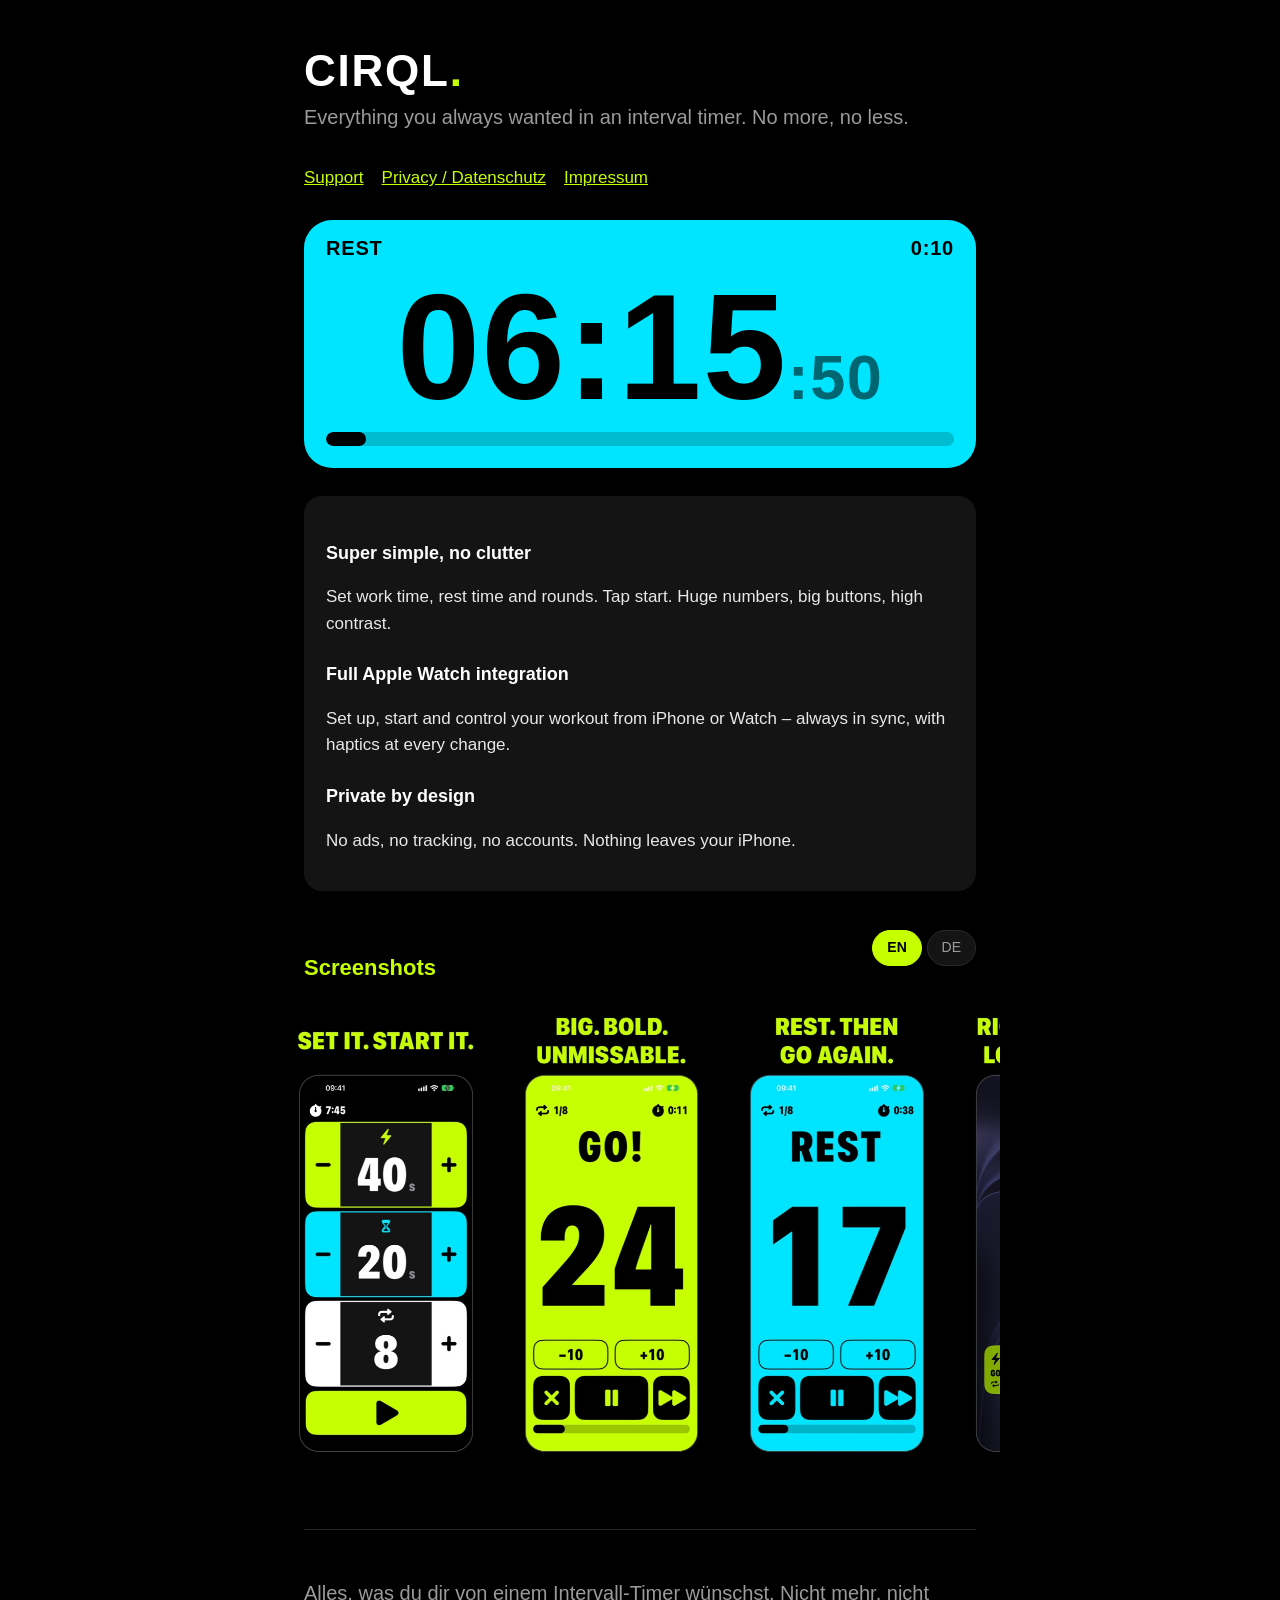
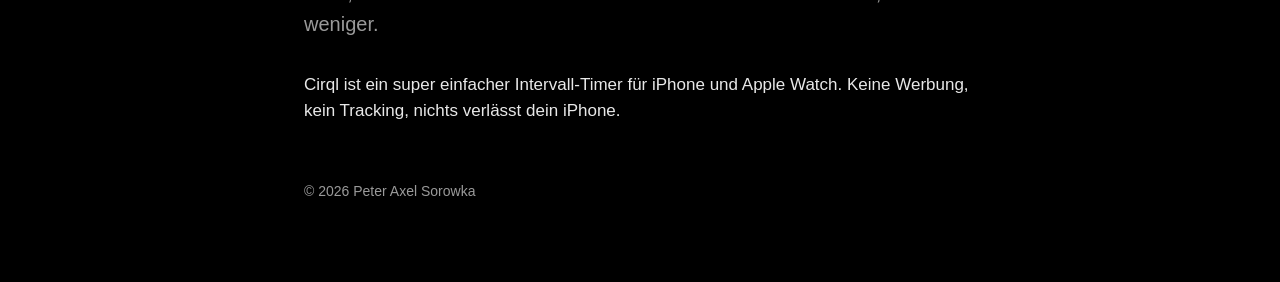
==== index.html @ 29e23bdc "Site: screenshots gallery and live clock" ====
<!doctype html>
<html lang="en">
<head>
<meta charset="utf-8"><meta name="viewport" content="width=device-width, initial-scale=1">
<title>Cirql – Interval timer for iPhone and Apple Watch</title>
<meta name="description" content="Cirql is a super simple interval timer for iPhone and Apple Watch. No ads, no tracking, nothing leaves your iPhone.">
<link rel="stylesheet" href="style.css">
</head>
<body><main>
<h1>Cirql<span>.</span></h1>
<p class="lead">Everything you always wanted in an interval timer. No more, no less.</p>
<nav><a href="support.html">Support</a><a href="privacy.html">Privacy / Datenschutz</a><a href="impressum.html">Impressum</a></nav>


<div class="clock" id="clock" aria-label="Current time">
<div class="top"><span id="phase">GO!</span><span id="sec">0:00</span></div>
<div class="time" id="time">00:00<small>:00</small></div>
<div class="bar"><i id="bar"></i></div>
</div>

<div class="card">
<h3>Super simple, no clutter</h3>
<p>Set work time, rest time and rounds. Tap start. Huge numbers, big buttons, high contrast.</p>
<h3>Full Apple Watch integration</h3>
<p>Set up, start and control your workout from iPhone or Watch – always in sync, with haptics at every change.</p>
<h3>Private by design</h3>
<p>No ads, no tracking, no accounts. Nothing leaves your iPhone.</p>
</div>

<div class="shots-head"><h2 style="margin:40px 0 0">Screenshots</h2>
<div class="lang"><button id="b-en" class="on" type="button">EN</button> <button id="b-de" type="button">DE</button></div></div>
<div class="shots" id="s-en">
<img src="img/en-1-setup.jpg" alt="Set work time, rest time and rounds" loading="lazy">
<img src="img/en-2-work.jpg" alt="Work phase with huge countdown" loading="lazy">
<img src="img/en-3-rest.jpg" alt="Rest phase" loading="lazy">
<img src="img/en-4-lock.jpg" alt="Live Activity on the lock screen" loading="lazy">
<img src="img/en-5-done.jpg" alt="Workout done" loading="lazy">
</div>
<div class="shots hide" id="s-de">
<img src="img/de-1-setup.jpg" alt="Trainingszeit, Pause und Runden einstellen" loading="lazy">
<img src="img/de-2-work.jpg" alt="Trainingsphase mit riesigem Countdown" loading="lazy">
<img src="img/de-3-rest.jpg" alt="Pausenphase" loading="lazy">
<img src="img/de-4-lock.jpg" alt="Live Activity auf dem Sperrbildschirm" loading="lazy">
<img src="img/de-5-done.jpg" alt="Training geschafft" loading="lazy">
</div>

<hr>
<p class="lead">Alles, was du dir von einem Intervall-Timer wünschst. Nicht mehr, nicht weniger.</p>
<p>Cirql ist ein super einfacher Intervall-Timer für iPhone und Apple Watch. Keine Werbung, kein Tracking, nichts verlässt dein iPhone.</p>

<footer>© 2026 Peter Axel Sorowka</footer>

<script>
(function(){
  var c=document.getElementById('clock'),t=document.getElementById('time'),ph=document.getElementById('phase'),sc=document.getElementById('sec'),bar=document.getElementById('bar');
  var p=function(n){return (n<10?'0':'')+n};
  function tick(){
    var d=new Date(),s=d.getSeconds(),ms=d.getMilliseconds(),pos=(s%30)+ms/1000,work=pos<20;
    t.innerHTML=p(d.getHours())+':'+p(d.getMinutes())+'<small>:'+p(s)+'</small>';
    c.classList.toggle('rest',!work);
    ph.textContent=work?'GO!':'REST';
    var left=Math.ceil(work?20-pos:30-pos);
    sc.textContent='0:'+p(left);
    bar.style.width=((work?pos/20:(pos-20)/10)*100)+'%';
  }
  tick(); setInterval(tick,100);
  var en=document.getElementById('s-en'),de=document.getElementById('s-de'),be=document.getElementById('b-en'),bd=document.getElementById('b-de');
  function lang(l){en.classList.toggle('hide',l!=='en');de.classList.toggle('hide',l!=='de');be.classList.toggle('on',l==='en');bd.classList.toggle('on',l==='de');}
  be.onclick=function(){lang('en')};bd.onclick=function(){lang('de')};
  if((navigator.language||'').slice(0,2)==='de')lang('de');
})();
</script>
</main></body></html>
---- style.css ----
:root { --bg:#000; --fg:#fff; --dim:#9a9a9a; --lime:#c6ff00; --panel:#141414; }
* { box-sizing: border-box; }
html { background: var(--bg); }
body { margin:0; color:var(--fg); background:var(--bg); font:17px/1.55 -apple-system, "SF Pro Text", "Helvetica Neue", Arial, sans-serif; }
main { max-width: 720px; margin: 0 auto; padding: 48px 24px 80px; }
h1 { font: 900 44px/1.05 "Arial Narrow", "Helvetica Neue", Arial, sans-serif; letter-spacing: .04em; text-transform: uppercase; margin: 0 0 8px; }
h1 span { color: var(--lime); }
h2 { font-size: 22px; margin: 40px 0 8px; color: var(--lime); }
h3 { font-size: 18px; margin: 24px 0 4px; }
p, li { color: #e8e8e8; }
a { color: var(--lime); }
.lead { font-size: 20px; color: var(--dim); margin: 0 0 32px; }
.card { background: var(--panel); border-radius: 18px; padding: 20px 22px; margin: 20px 0; }
nav a { margin-right: 18px; }
hr { border: 0; border-top: 1px solid #2a2a2a; margin: 48px 0; }
footer { color: var(--dim); font-size: 14px; margin-top: 56px; }

/* Live clock, styled like the app's run screen */
.clock { --c: var(--lime); background: var(--c); color:#000; border-radius: 28px; padding: 18px 22px 22px; margin: 28px 0; transition: background .25s; }
.clock.rest { --c:#00e5ff; }
.clock .top { display:flex; justify-content:space-between; font: 900 20px/1 "Arial Narrow","Helvetica Neue",Arial,sans-serif; letter-spacing:.04em; text-transform:uppercase; }
.clock .time { font: 900 clamp(72px, 22vw, 150px)/1 "Arial Narrow","Helvetica Neue",Arial,sans-serif; letter-spacing:.01em; text-align:center; margin: 14px 0 10px; font-variant-numeric: tabular-nums; }
.clock .time small { font-size:.42em; opacity:.55; }
.clock .bar { height:14px; background: rgba(0,0,0,.18); border-radius: 8px; overflow:hidden; }
.clock .bar i { display:block; height:100%; width:0; background:#000; border-radius:8px; }

/* Screenshots */
.shots-head { display:flex; align-items:center; justify-content:space-between; gap:12px; }
.lang button { background:var(--panel); color:var(--dim); border:1px solid #2a2a2a; border-radius:999px; padding:6px 14px; font:inherit; font-size:14px; cursor:pointer; }
.lang button.on { color:#000; background:var(--lime); border-color:var(--lime); font-weight:700; }
.shots { display:flex; gap:14px; overflow-x:auto; padding:6px 2px 18px; margin: 12px -24px 0; padding-left:24px; padding-right:24px; scroll-snap-type:x mandatory; -webkit-overflow-scrolling:touch; }
.shots img { height: 460px; width:auto; border-radius: 22px; flex:0 0 auto; scroll-snap-align:start; background:var(--panel); }
.shots.hide { display:none; }
@media (prefers-reduced-motion: reduce) { .clock { transition:none; } }
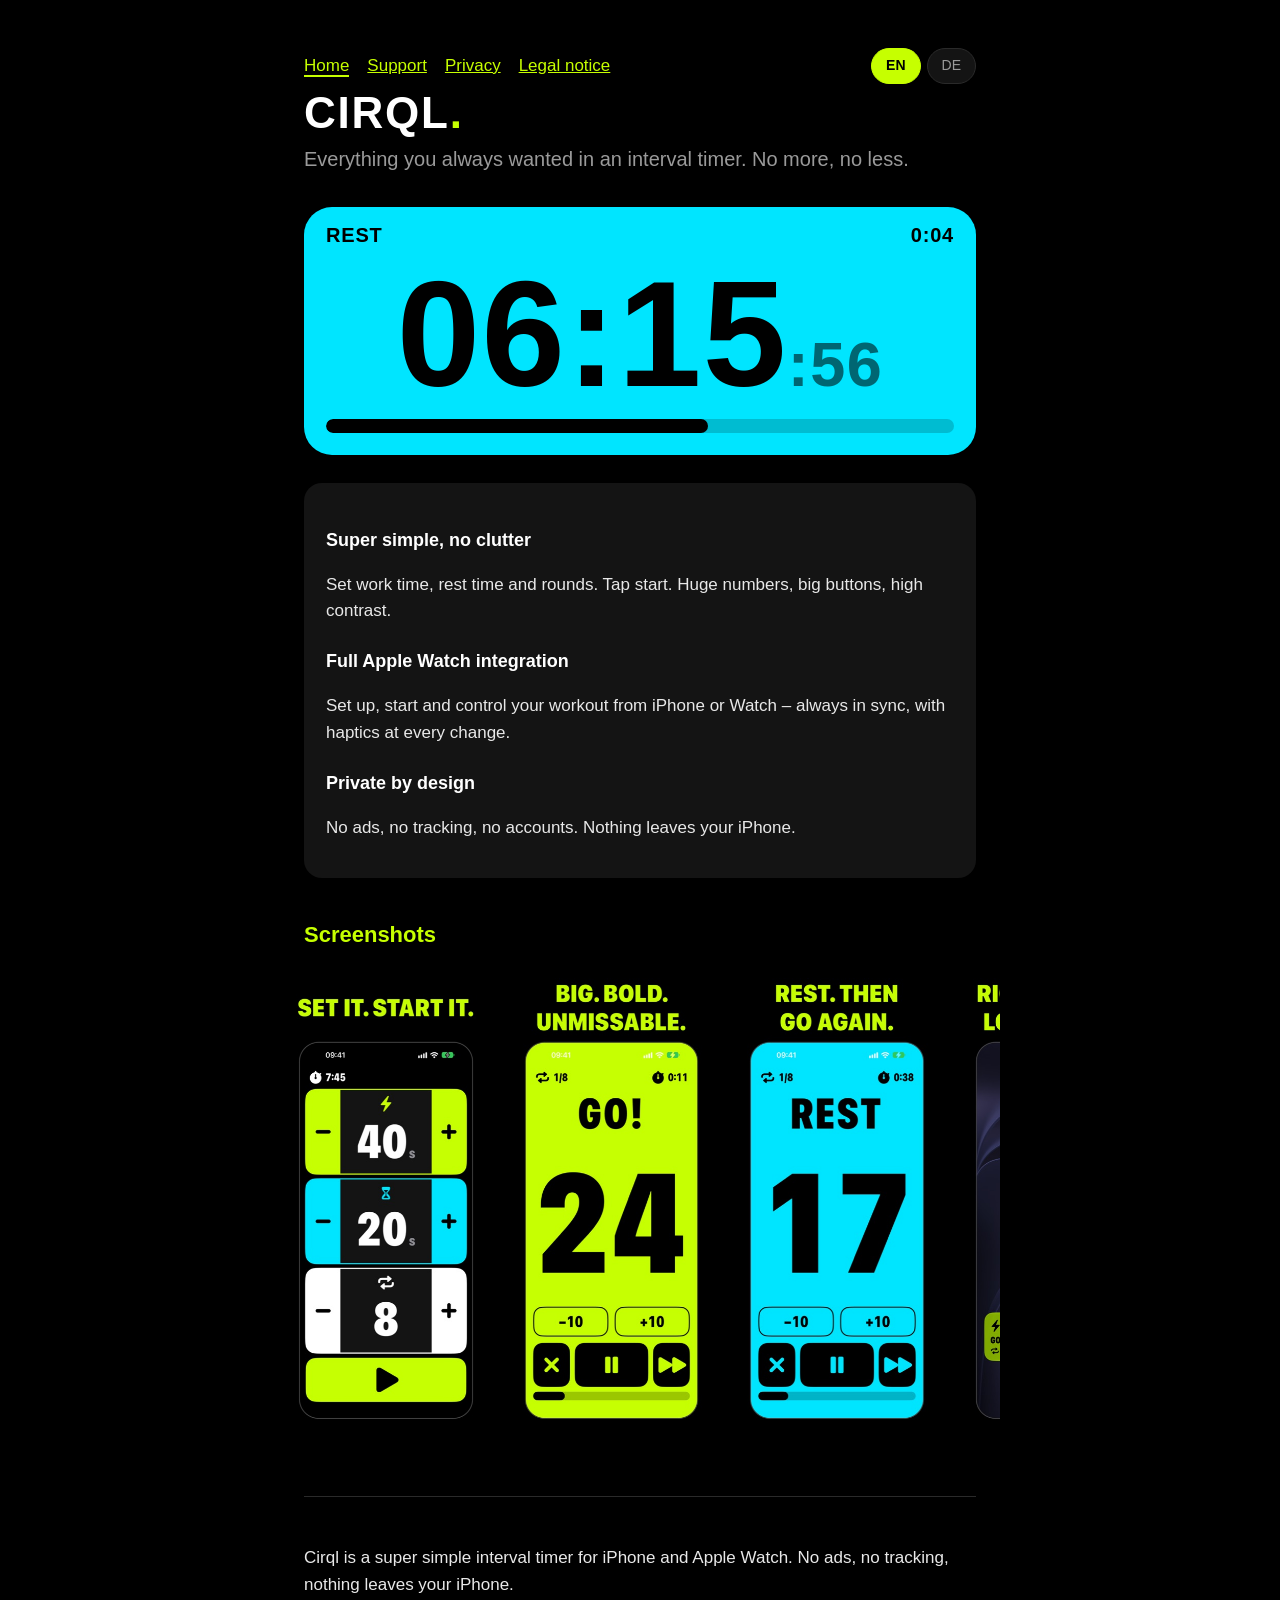
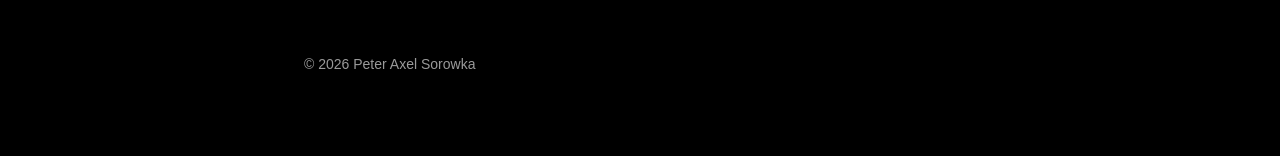
==== commit c0c5c85a: "Site: site-wide DE/EN switch" ====
--- a/index.html
+++ b/index.html
@@ -1,23 +1,22 @@
 <!doctype html>
-<html lang="en">
+<html lang="en" data-lang="en">
 <head>
 <meta charset="utf-8"><meta name="viewport" content="width=device-width, initial-scale=1">
-<title>Cirql – Interval timer for iPhone and Apple Watch</title>
+<title data-en="Cirql – Interval timer for iPhone and Apple Watch" data-de="Cirql – Intervall-Timer für iPhone und Apple Watch">Cirql – Interval timer for iPhone and Apple Watch</title>
 <meta name="description" content="Cirql is a super simple interval timer for iPhone and Apple Watch. No ads, no tracking, nothing leaves your iPhone.">
 <link rel="stylesheet" href="style.css">
+<script src="lang.js"></script>
 </head>
 <body><main>
+<div class="topbar"><nav><a href="index.html" aria-current="page"><span class="en">Home</span><span class="de">Start</span></a><a href="support.html">Support</a><a href="privacy.html"><span class="en">Privacy</span><span class="de">Datenschutz</span></a><a href="impressum.html"><span class="en">Legal notice</span><span class="de">Impressum</span></a></nav><div class="lang" role="group" aria-label="Language"><button type="button" data-set-lang="en">EN</button><button type="button" data-set-lang="de">DE</button></div></div>
 <h1>Cirql<span>.</span></h1>
-<p class="lead">Everything you always wanted in an interval timer. No more, no less.</p>
-<nav><a href="support.html">Support</a><a href="privacy.html">Privacy / Datenschutz</a><a href="impressum.html">Impressum</a></nav>
-
-
+<p class="lead"><span class="en">Everything you always wanted in an interval timer. No more, no less.</span><span class="de">Alles, was du dir von einem Intervall-Timer wünschst. Nicht mehr, nicht weniger.</span></p>
 <div class="clock" id="clock" aria-label="Current time">
 <div class="top"><span id="phase">GO!</span><span id="sec">0:00</span></div>
 <div class="time" id="time">00:00<small>:00</small></div>
 <div class="bar"><i id="bar"></i></div>
 </div>
-
+<div class="en">
 <div class="card">
 <h3>Super simple, no clutter</h3>
 <p>Set work time, rest time and rounds. Tap start. Huge numbers, big buttons, high contrast.</p>
@@ -26,31 +25,38 @@
 <h3>Private by design</h3>
 <p>No ads, no tracking, no accounts. Nothing leaves your iPhone.</p>
 </div>
-
-<div class="shots-head"><h2 style="margin:40px 0 0">Screenshots</h2>
-<div class="lang"><button id="b-en" class="on" type="button">EN</button> <button id="b-de" type="button">DE</button></div></div>
-<div class="shots" id="s-en">
+</div>
+<div class="de">
+<div class="card">
+<h3>Super einfach, ohne Ballast</h3>
+<p>Trainingszeit, Pause und Runden einstellen. Start tippen. Riesige Zahlen, große Knöpfe, hoher Kontrast.</p>
+<h3>Volle Apple-Watch-Integration</h3>
+<p>Training an iPhone oder Watch einstellen, starten und steuern – immer synchron, mit Haptik bei jedem Wechsel.</p>
+<h3>Privat, von Grund auf</h3>
+<p>Keine Werbung, kein Tracking, kein Konto. Nichts verlässt dein iPhone.</p>
+</div>
+</div>
+<h2>Screenshots</h2>
+<div class="shots en">
 <img src="img/en-1-setup.jpg" alt="Set work time, rest time and rounds" loading="lazy">
 <img src="img/en-2-work.jpg" alt="Work phase with huge countdown" loading="lazy">
 <img src="img/en-3-rest.jpg" alt="Rest phase" loading="lazy">
 <img src="img/en-4-lock.jpg" alt="Live Activity on the lock screen" loading="lazy">
 <img src="img/en-5-done.jpg" alt="Workout done" loading="lazy">
 </div>
-<div class="shots hide" id="s-de">
+<div class="shots de">
 <img src="img/de-1-setup.jpg" alt="Trainingszeit, Pause und Runden einstellen" loading="lazy">
 <img src="img/de-2-work.jpg" alt="Trainingsphase mit riesigem Countdown" loading="lazy">
 <img src="img/de-3-rest.jpg" alt="Pausenphase" loading="lazy">
 <img src="img/de-4-lock.jpg" alt="Live Activity auf dem Sperrbildschirm" loading="lazy">
 <img src="img/de-5-done.jpg" alt="Training geschafft" loading="lazy">
 </div>
+<hr>
+<p class="en">Cirql is a super simple interval timer for iPhone and Apple Watch. No ads, no tracking, nothing leaves your iPhone.</p>
+<p class="de">Cirql ist ein super einfacher Intervall-Timer für iPhone und Apple Watch. Keine Werbung, kein Tracking, nichts verlässt dein iPhone.</p>
+<footer>© 2026 Peter Axel Sorowka</footer>
+<script>
 
-<hr>
-<p class="lead">Alles, was du dir von einem Intervall-Timer wünschst. Nicht mehr, nicht weniger.</p>
-<p>Cirql ist ein super einfacher Intervall-Timer für iPhone und Apple Watch. Keine Werbung, kein Tracking, nichts verlässt dein iPhone.</p>
-
-<footer>© 2026 Peter Axel Sorowka</footer>
-
-<script>
 (function(){
   var c=document.getElementById('clock'),t=document.getElementById('time'),ph=document.getElementById('phase'),sc=document.getElementById('sec'),bar=document.getElementById('bar');
   var p=function(n){return (n<10?'0':'')+n};
@@ -64,10 +70,6 @@
     bar.style.width=((work?pos/20:(pos-20)/10)*100)+'%';
   }
   tick(); setInterval(tick,100);
-  var en=document.getElementById('s-en'),de=document.getElementById('s-de'),be=document.getElementById('b-en'),bd=document.getElementById('b-de');
-  function lang(l){en.classList.toggle('hide',l!=='en');de.classList.toggle('hide',l!=='de');be.classList.toggle('on',l==='en');bd.classList.toggle('on',l==='de');}
-  be.onclick=function(){lang('en')};bd.onclick=function(){lang('de')};
-  if((navigator.language||'').slice(0,2)==='de')lang('de');
-})();
+  })();
 </script>
 </main></body></html>
--- a/style.css
+++ b/style.css
@@ -25,10 +25,16 @@
 .clock .bar i { display:block; height:100%; width:0; background:#000; border-radius:8px; }
 
 /* Screenshots */
-.shots-head { display:flex; align-items:center; justify-content:space-between; gap:12px; }
 .lang button { background:var(--panel); color:var(--dim); border:1px solid #2a2a2a; border-radius:999px; padding:6px 14px; font:inherit; font-size:14px; cursor:pointer; }
 .lang button.on { color:#000; background:var(--lime); border-color:var(--lime); font-weight:700; }
 .shots { display:flex; gap:14px; overflow-x:auto; padding:6px 2px 18px; margin: 12px -24px 0; padding-left:24px; padding-right:24px; scroll-snap-type:x mandatory; -webkit-overflow-scrolling:touch; }
 .shots img { height: 460px; width:auto; border-radius: 22px; flex:0 0 auto; scroll-snap-align:start; background:var(--panel); }
-.shots.hide { display:none; }
 @media (prefers-reduced-motion: reduce) { .clock { transition:none; } }
+
+/* Language switch: show only the active language */
+html[data-lang="en"] .de, html[data-lang="de"] .en { display: none !important; }
+.topbar { display:flex; align-items:center; justify-content:space-between; gap:12px; flex-wrap:wrap; margin: 0 0 6px; }
+.topbar nav { margin:0; }
+.lang { display:flex; gap:6px; }
+
+nav a[aria-current="page"] { text-decoration: none; border-bottom: 2px solid var(--lime); }
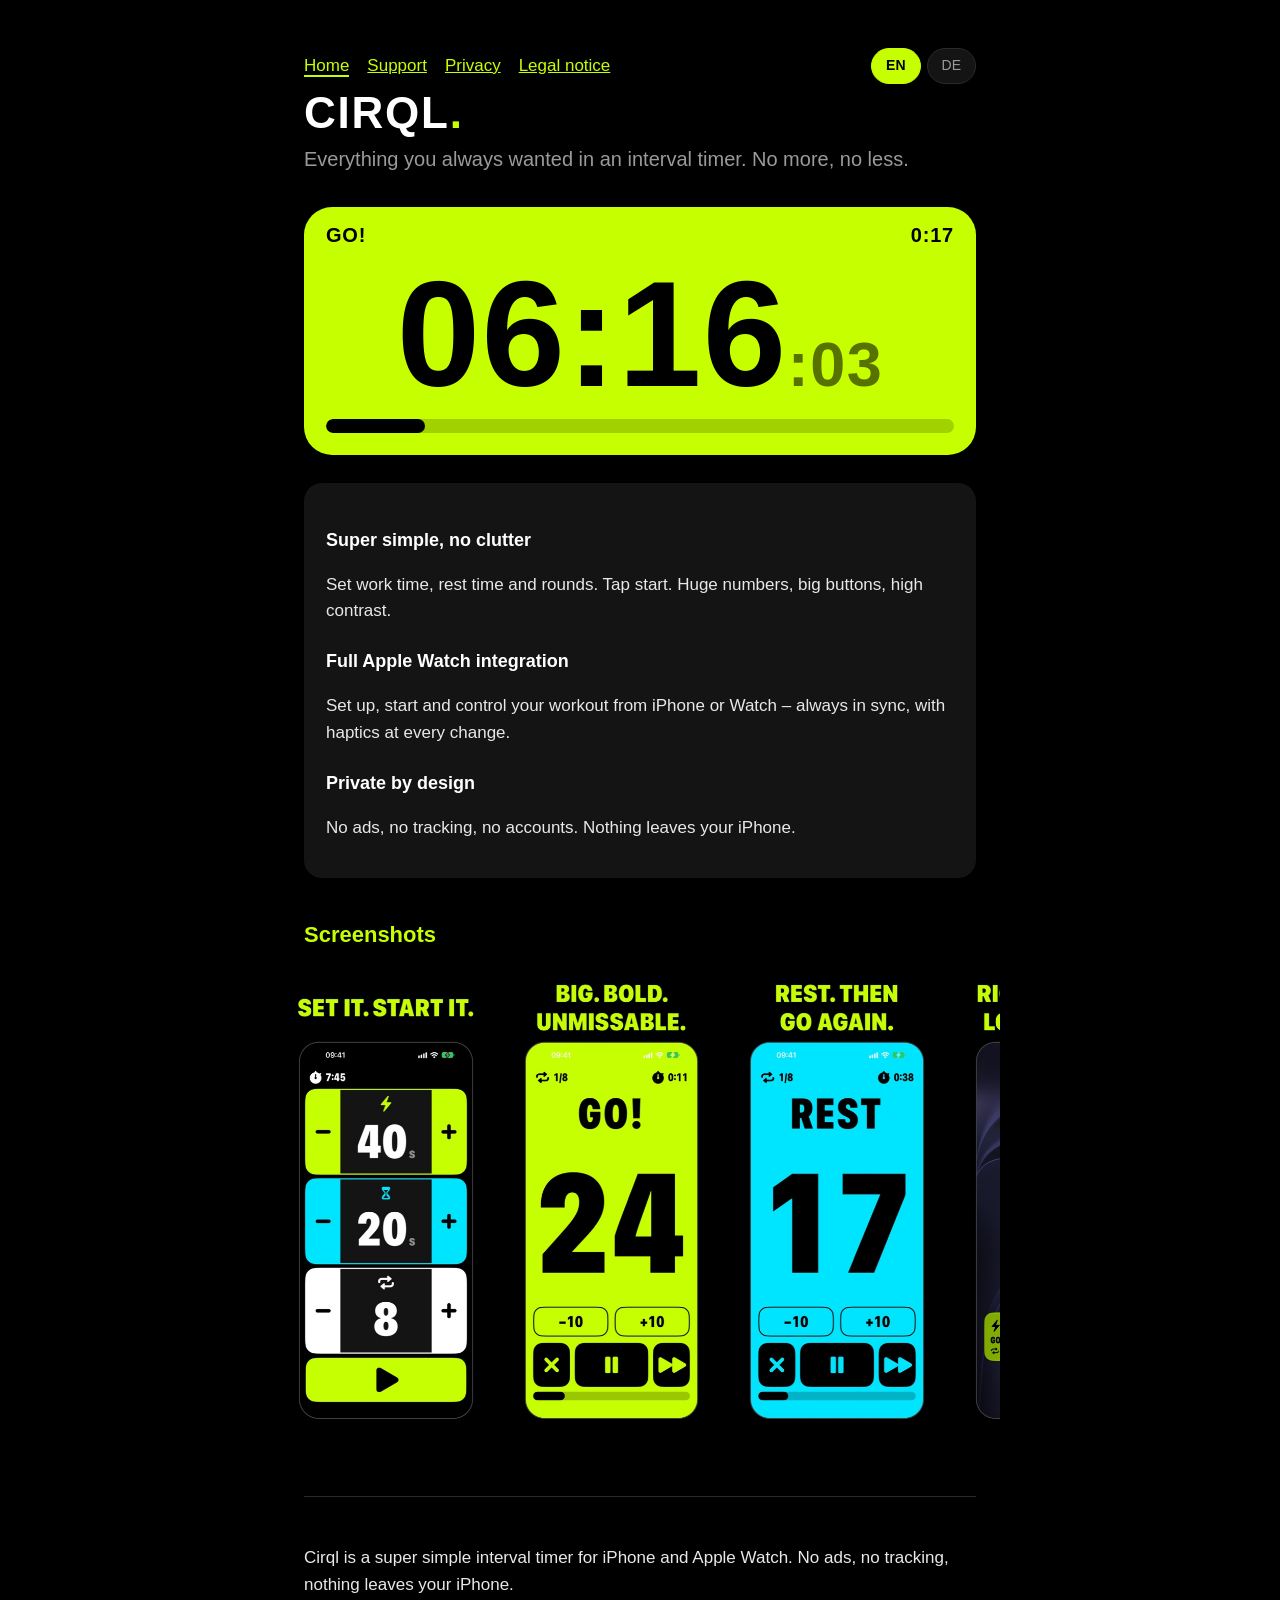
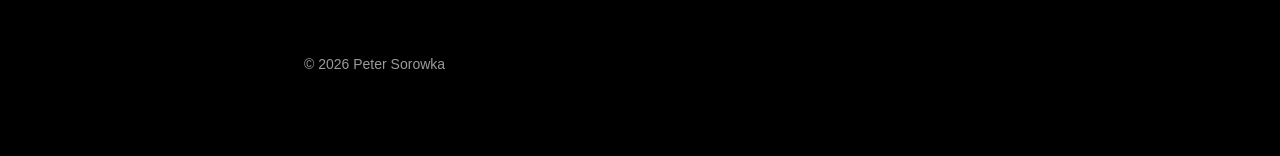
==== commit e1b0a255: "Site: favicon, remove middle name Co-Authored-By: Claude Sonnet 5.5 <noreply@anthropic.com>" ====
--- a/index.html
+++ b/index.html
@@ -4,6 +4,7 @@
 <meta charset="utf-8"><meta name="viewport" content="width=device-width, initial-scale=1">
 <title data-en="Cirql – Interval timer for iPhone and Apple Watch" data-de="Cirql – Intervall-Timer für iPhone und Apple Watch">Cirql – Interval timer for iPhone and Apple Watch</title>
 <meta name="description" content="Cirql is a super simple interval timer for iPhone and Apple Watch. No ads, no tracking, nothing leaves your iPhone.">
+<link rel="icon" type="image/png" sizes="32x32" href="favicon-32.png"><link rel="icon" type="image/png" sizes="192x192" href="icon-192.png"><link rel="apple-touch-icon" href="apple-touch-icon.png">
 <link rel="stylesheet" href="style.css">
 <script src="lang.js"></script>
 </head>
@@ -54,7 +55,7 @@
 <hr>
 <p class="en">Cirql is a super simple interval timer for iPhone and Apple Watch. No ads, no tracking, nothing leaves your iPhone.</p>
 <p class="de">Cirql ist ein super einfacher Intervall-Timer für iPhone und Apple Watch. Keine Werbung, kein Tracking, nichts verlässt dein iPhone.</p>
-<footer>© 2026 Peter Axel Sorowka</footer>
+<footer>© 2026 Peter Sorowka</footer>
 <script>
 
 (function(){
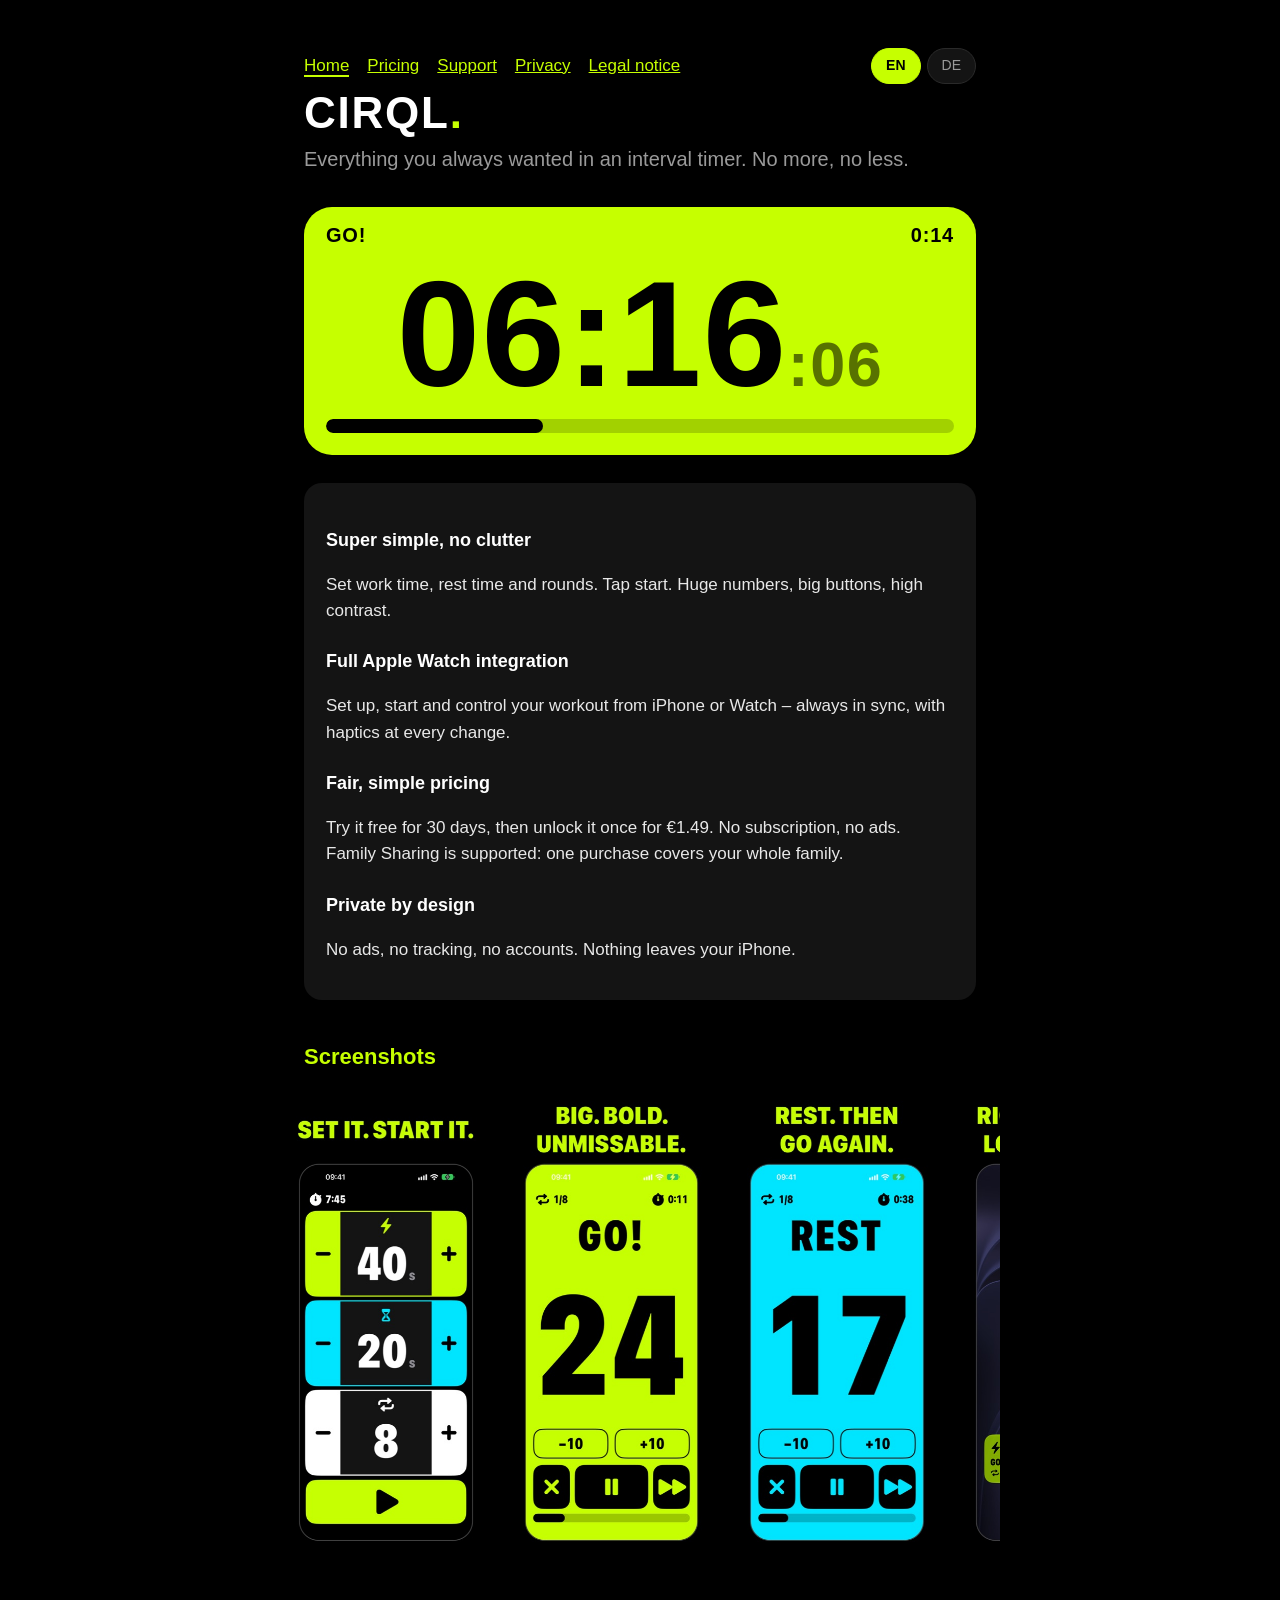
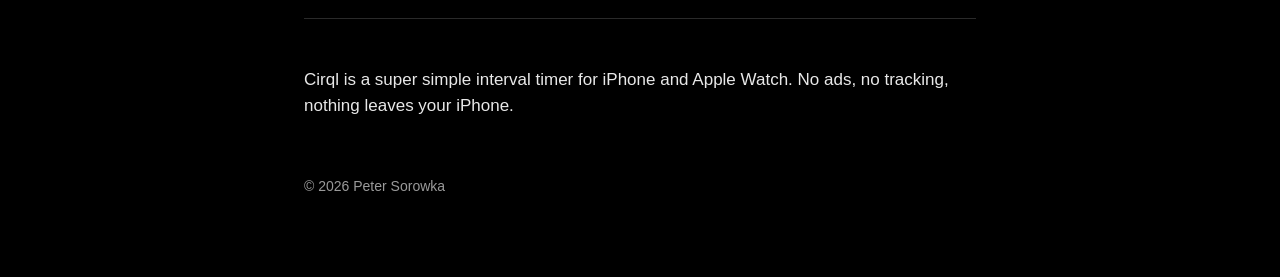
==== commit d948f177: "Pricing page, trial and one-time unlock texts, nav link Co-Authored-By: Claude Sonnet 5.5 <noreply@a" ====
--- a/index.html
+++ b/index.html
@@ -9,7 +9,7 @@
 <script src="lang.js"></script>
 </head>
 <body><main>
-<div class="topbar"><nav><a href="index.html" aria-current="page"><span class="en">Home</span><span class="de">Start</span></a><a href="support.html">Support</a><a href="privacy.html"><span class="en">Privacy</span><span class="de">Datenschutz</span></a><a href="impressum.html"><span class="en">Legal notice</span><span class="de">Impressum</span></a></nav><div class="lang" role="group" aria-label="Language"><button type="button" data-set-lang="en">EN</button><button type="button" data-set-lang="de">DE</button></div></div>
+<div class="topbar"><nav><a href="index.html" aria-current="page"><span class="en">Home</span><span class="de">Start</span></a><a href="pricing.html"><span class="en">Pricing</span><span class="de">Preis</span></a><a href="support.html">Support</a><a href="privacy.html"><span class="en">Privacy</span><span class="de">Datenschutz</span></a><a href="impressum.html"><span class="en">Legal notice</span><span class="de">Impressum</span></a></nav><div class="lang" role="group" aria-label="Language"><button type="button" data-set-lang="en">EN</button><button type="button" data-set-lang="de">DE</button></div></div>
 <h1>Cirql<span>.</span></h1>
 <p class="lead"><span class="en">Everything you always wanted in an interval timer. No more, no less.</span><span class="de">Alles, was du dir von einem Intervall-Timer wünschst. Nicht mehr, nicht weniger.</span></p>
 <div class="clock" id="clock" aria-label="Current time">
@@ -23,6 +23,8 @@
 <p>Set work time, rest time and rounds. Tap start. Huge numbers, big buttons, high contrast.</p>
 <h3>Full Apple Watch integration</h3>
 <p>Set up, start and control your workout from iPhone or Watch – always in sync, with haptics at every change.</p>
+<h3>Fair, simple pricing</h3>
+<p>Try it free for 30 days, then unlock it once for €1.49. No subscription, no ads. Family Sharing is supported: one purchase covers your whole family. <span class="early">Installed in November 2026 or earlier? Cirql stays free for you forever.</span></p>
 <h3>Private by design</h3>
 <p>No ads, no tracking, no accounts. Nothing leaves your iPhone.</p>
 </div>
@@ -33,6 +35,8 @@
 <p>Trainingszeit, Pause und Runden einstellen. Start tippen. Riesige Zahlen, große Knöpfe, hoher Kontrast.</p>
 <h3>Volle Apple-Watch-Integration</h3>
 <p>Training an iPhone oder Watch einstellen, starten und steuern – immer synchron, mit Haptik bei jedem Wechsel.</p>
+<h3>Fairer, einfacher Preis</h3>
+<p>30 Tage kostenlos testen, danach einmalig für 1,49 € freischalten. Kein Abo, keine Werbung. Mit Familienfreigabe: ein Kauf gilt für die ganze Familie. <span class="early">Im November 2026 oder früher installiert? Dann bleibt Cirql für dich für immer kostenlos.</span></p>
 <h3>Privat, von Grund auf</h3>
 <p>Keine Werbung, kein Tracking, kein Konto. Nichts verlässt dein iPhone.</p>
 </div>
@@ -57,6 +61,8 @@
 <p class="de">Cirql ist ein super einfacher Intervall-Timer für iPhone und Apple Watch. Keine Werbung, kein Tracking, nichts verlässt dein iPhone.</p>
 <footer>© 2026 Peter Sorowka</footer>
 <script>
+// Early-Adopter-Hinweis verschwindet automatisch ab 1. Dezember 2026 (UTC).
+if (Date.now() >= Date.UTC(2026, 11, 1)) document.querySelectorAll('.early').forEach(function (e) { e.remove(); });
 
 (function(){
   var c=document.getElementById('clock'),t=document.getElementById('time'),ph=document.getElementById('phase'),sc=document.getElementById('sec'),bar=document.getElementById('bar');
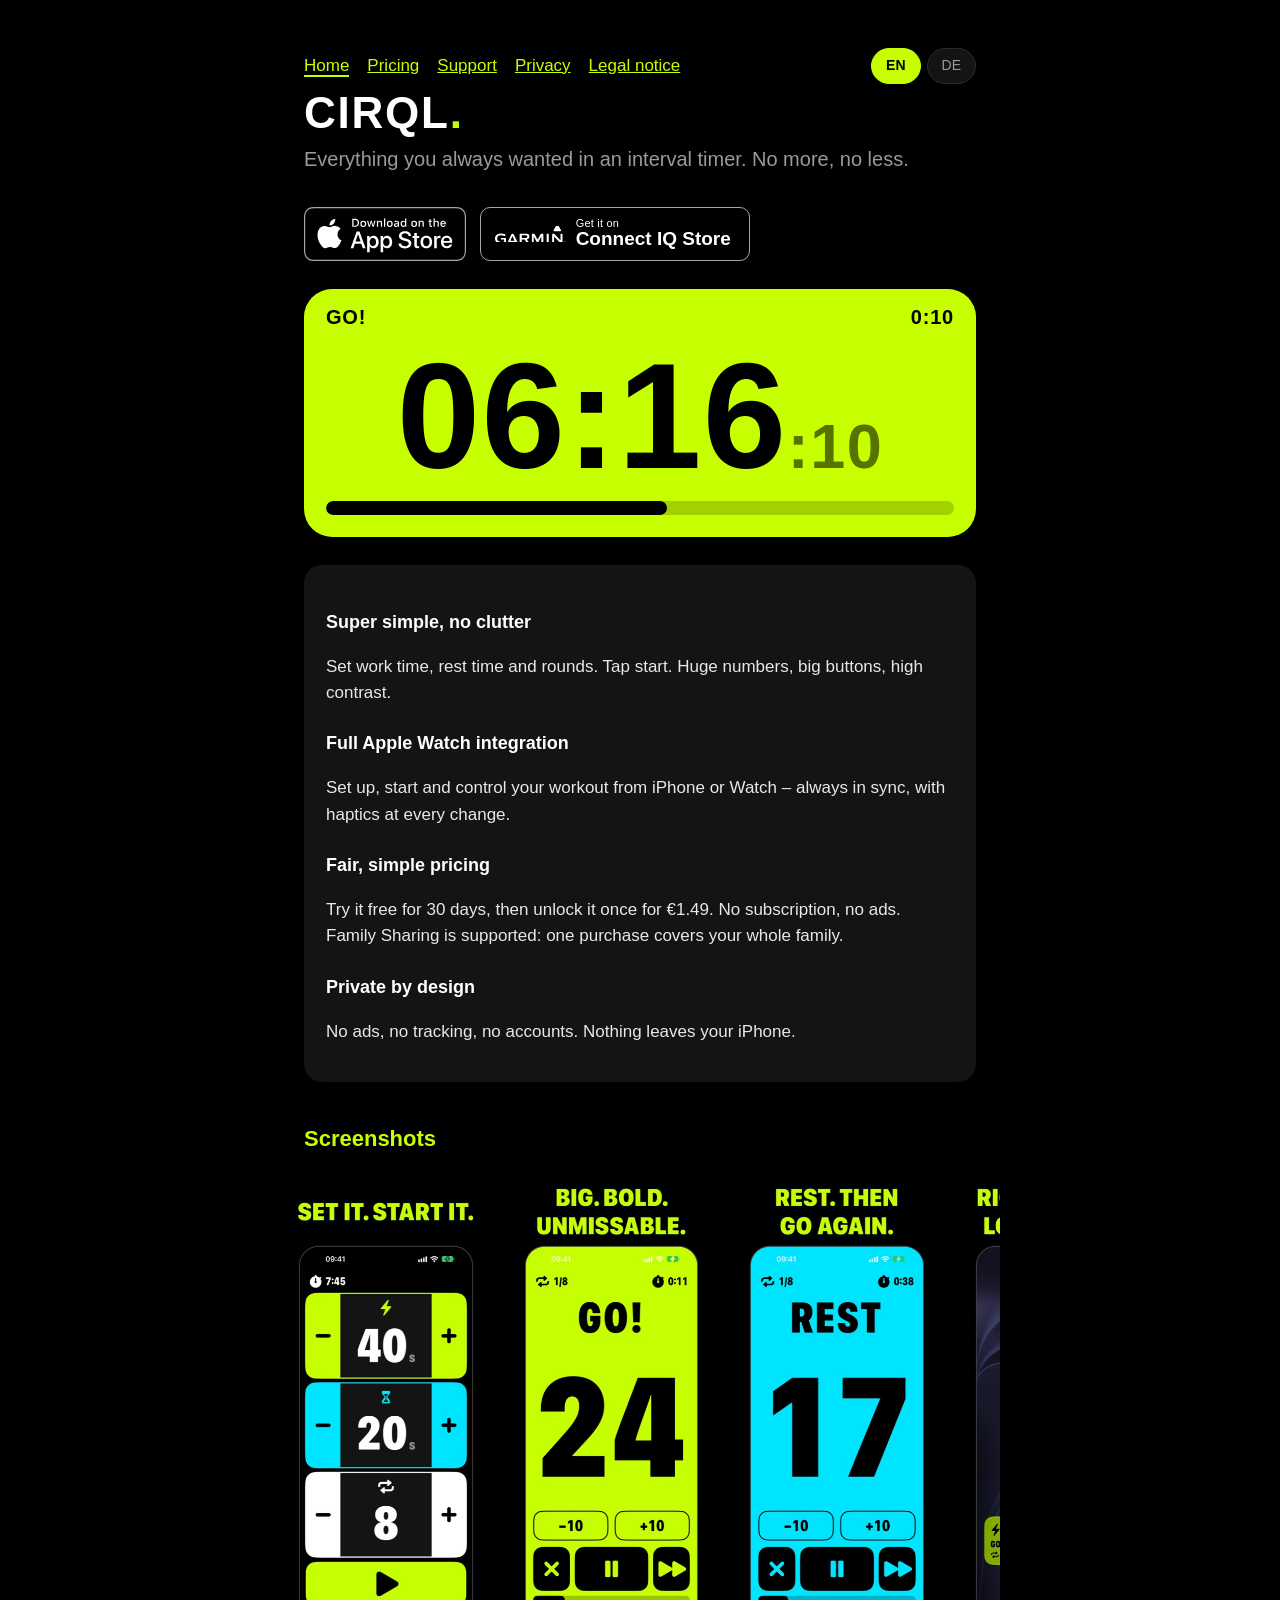
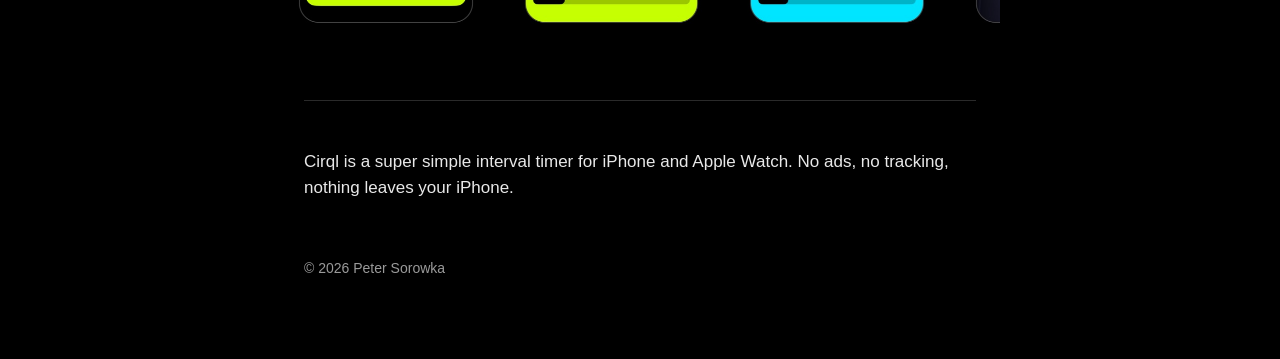
==== commit e47dc10a: "Site: App Store and Garmin Connect IQ badges on home page Co-Authored-By: Claude Sonnet 5.5 <noreply" ====
--- a/index.html
+++ b/index.html
@@ -12,6 +12,10 @@
 <div class="topbar"><nav><a href="index.html" aria-current="page"><span class="en">Home</span><span class="de">Start</span></a><a href="pricing.html"><span class="en">Pricing</span><span class="de">Preis</span></a><a href="support.html">Support</a><a href="privacy.html"><span class="en">Privacy</span><span class="de">Datenschutz</span></a><a href="impressum.html"><span class="en">Legal notice</span><span class="de">Impressum</span></a></nav><div class="lang" role="group" aria-label="Language"><button type="button" data-set-lang="en">EN</button><button type="button" data-set-lang="de">DE</button></div></div>
 <h1>Cirql<span>.</span></h1>
 <p class="lead"><span class="en">Everything you always wanted in an interval timer. No more, no less.</span><span class="de">Alles, was du dir von einem Intervall-Timer wünschst. Nicht mehr, nicht weniger.</span></p>
+<div class="stores">
+<a class="badge" href="https://apps.apple.com/us/app/cirql-just-intervals/id6831637604"><img class="en" src="img/appstore-en.svg" alt="Download on the App Store"><img class="de" src="img/appstore-de.svg" alt="Laden im App Store"></a>
+<a class="badge garmin" href="https://apps.garmin.com/apps/1a6cc368-e240-49f0-b8cd-693457006400"><img src="img/garmin.svg" alt="Garmin" class="logo"><span><small><span class="en">Get it on</span><span class="de">Jetzt laden im</span></small>Connect IQ Store</span></a>
+</div>
 <div class="clock" id="clock" aria-label="Current time">
 <div class="top"><span id="phase">GO!</span><span id="sec">0:00</span></div>
 <div class="time" id="time">00:00<small>:00</small></div>
--- a/style.css
+++ b/style.css
@@ -38,3 +38,11 @@
 .lang { display:flex; gap:6px; }
 
 nav a[aria-current="page"] { text-decoration: none; border-bottom: 2px solid var(--lime); }
+
+.stores { display:flex; flex-wrap:wrap; gap:14px; align-items:center; margin: 0 0 8px; }
+.stores .badge { display:inline-flex; align-items:center; height:54px; text-decoration:none; }
+.stores .badge img { height:54px; width:auto; display:block; }
+.stores .badge.garmin { box-sizing:border-box; gap:10px; padding:0 18px 0 14px; background:#000; color:#fff; border:1px solid #a6a6a6; border-radius:10px; }
+.stores .badge.garmin .logo { height:16px; width:auto; }
+.stores .badge.garmin > span { display:flex; flex-direction:column; font: 600 19px/1.1 -apple-system,"SF Pro Display","Helvetica Neue",Arial,sans-serif; }
+.stores .badge.garmin small { font-size:11px; font-weight:400; letter-spacing:.02em; }
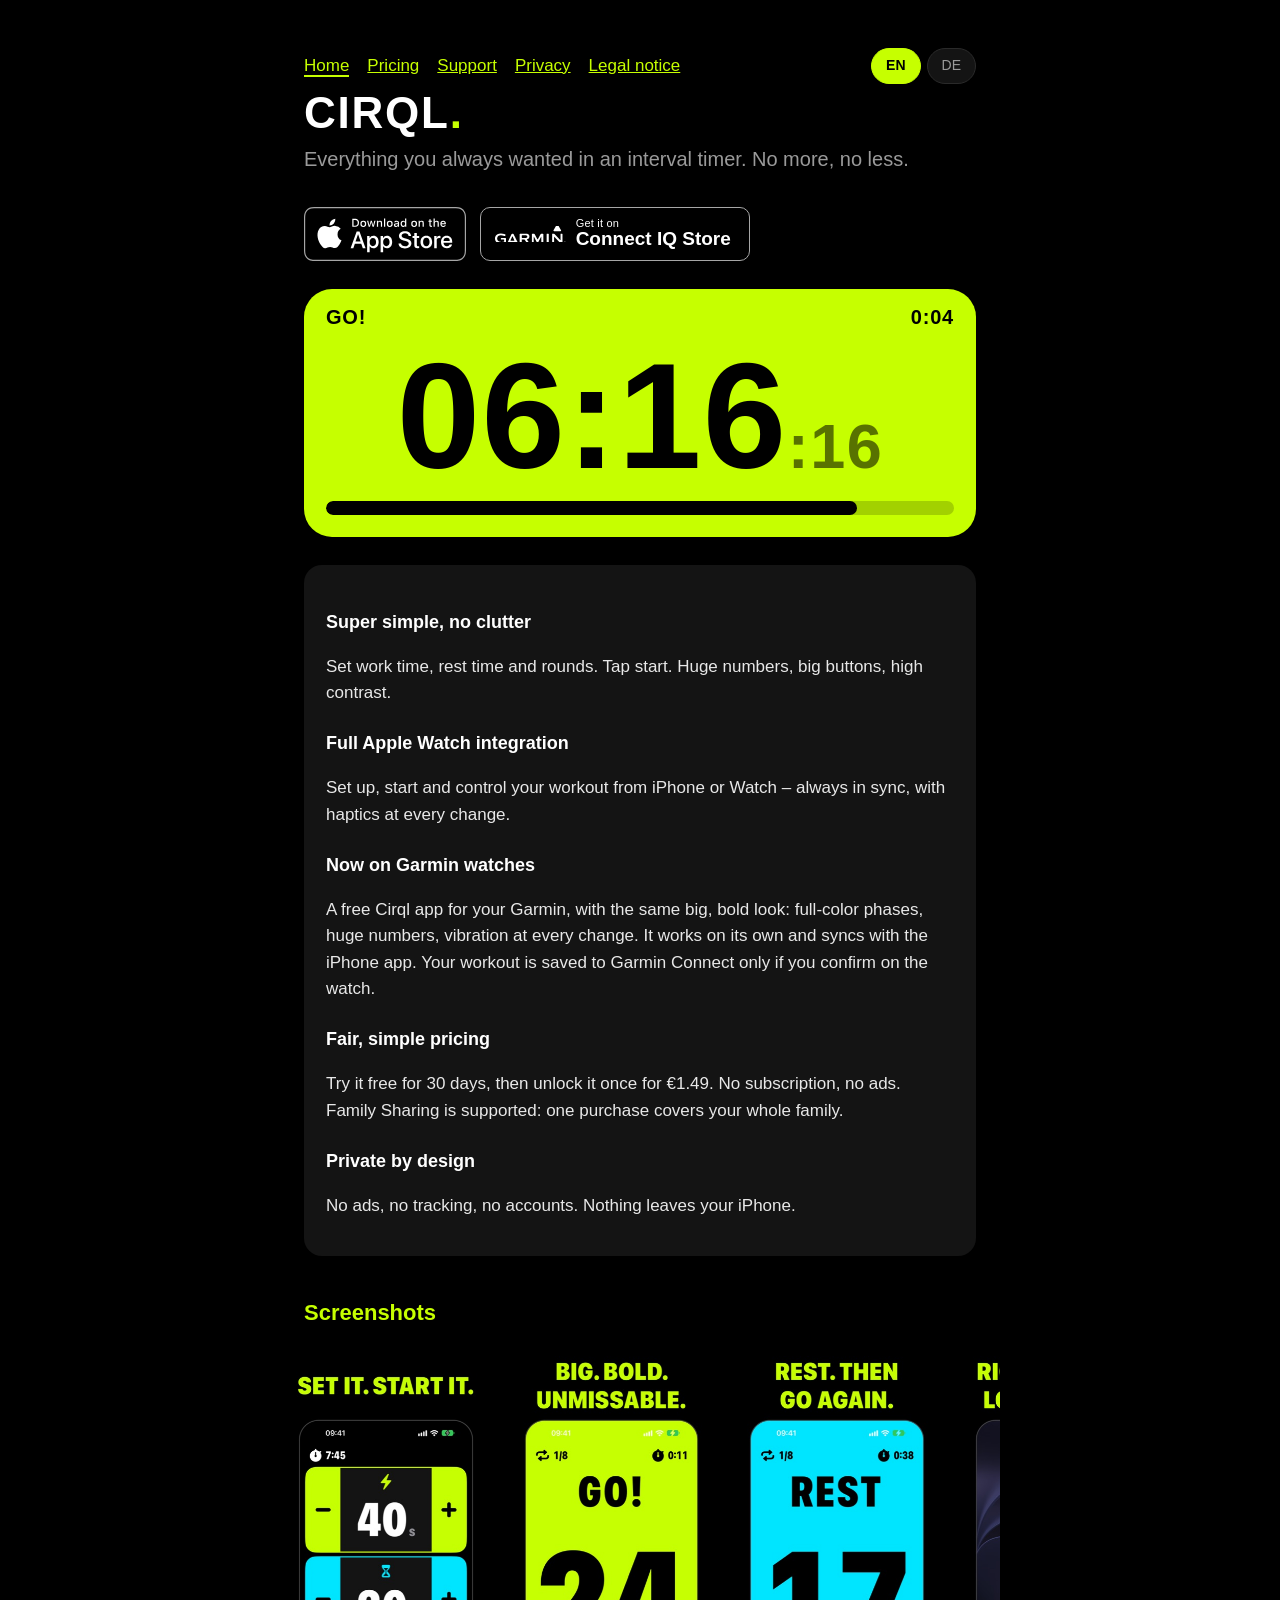
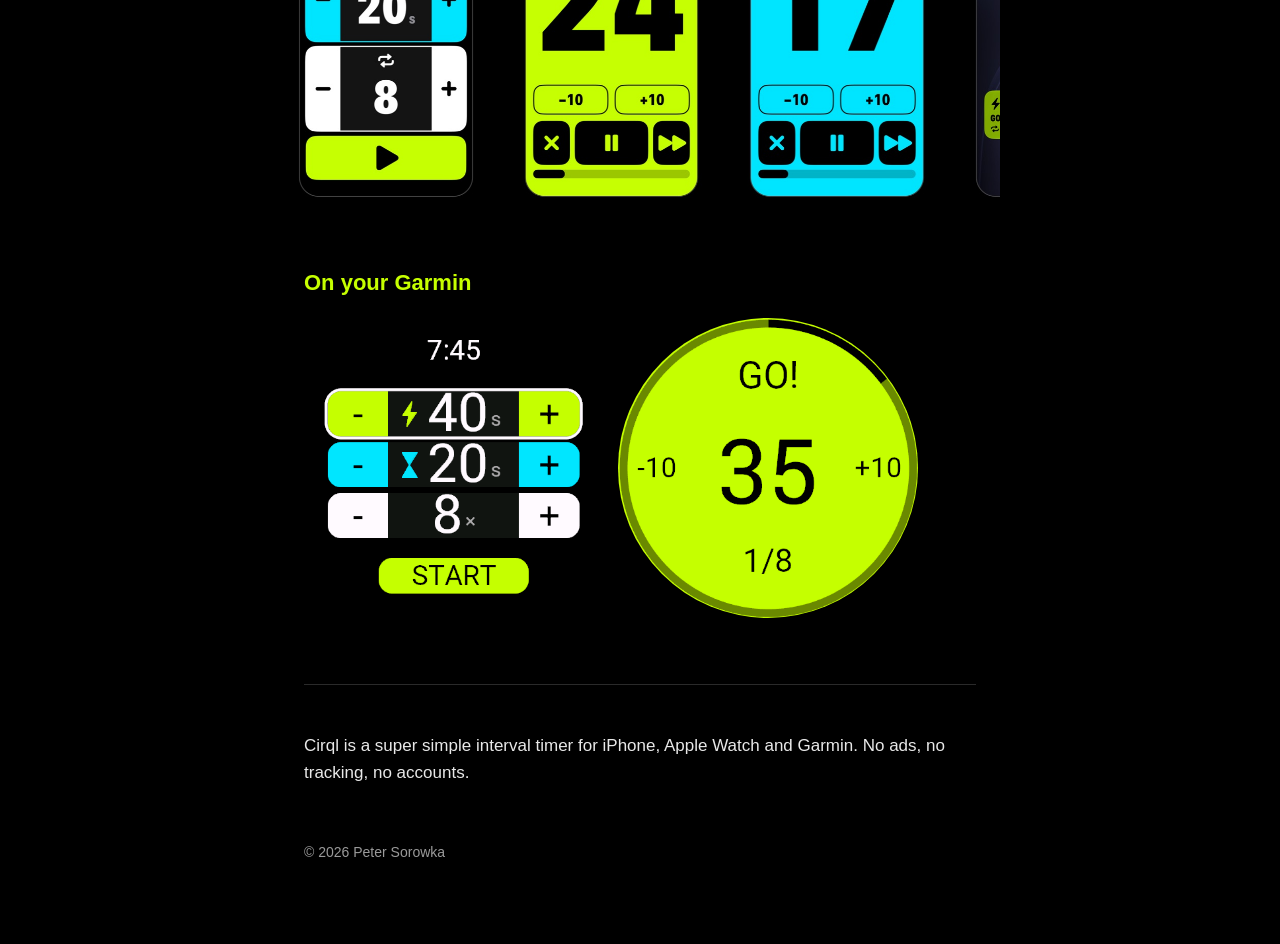
==== commit 79fd0e85: "Site: Garmin on the home page (text, feature card, watch screenshots), pricing FAQ (Garmin is free)," ====
--- a/index.html
+++ b/index.html
@@ -2,8 +2,8 @@
 <html lang="en" data-lang="en">
 <head>
 <meta charset="utf-8"><meta name="viewport" content="width=device-width, initial-scale=1">
-<title data-en="Cirql – Interval timer for iPhone and Apple Watch" data-de="Cirql – Intervall-Timer für iPhone und Apple Watch">Cirql – Interval timer for iPhone and Apple Watch</title>
-<meta name="description" content="Cirql is a super simple interval timer for iPhone and Apple Watch. No ads, no tracking, nothing leaves your iPhone.">
+<title data-en="Cirql – Interval timer for iPhone, Apple Watch and Garmin" data-de="Cirql – Intervall-Timer für iPhone, Apple Watch und Garmin">Cirql – Interval timer for iPhone, Apple Watch and Garmin</title>
+<meta name="description" content="Cirql is a super simple interval timer for iPhone, Apple Watch and Garmin watches. No ads, no tracking, no accounts.">
 <link rel="icon" type="image/png" sizes="32x32" href="favicon-32.png"><link rel="icon" type="image/png" sizes="192x192" href="icon-192.png"><link rel="apple-touch-icon" href="apple-touch-icon.png">
 <link rel="stylesheet" href="style.css">
 <script src="lang.js"></script>
@@ -27,6 +27,8 @@
 <p>Set work time, rest time and rounds. Tap start. Huge numbers, big buttons, high contrast.</p>
 <h3>Full Apple Watch integration</h3>
 <p>Set up, start and control your workout from iPhone or Watch – always in sync, with haptics at every change.</p>
+<h3>Now on Garmin watches</h3>
+<p>A free Cirql app for your Garmin, with the same big, bold look: full-color phases, huge numbers, vibration at every change. It works on its own and syncs with the iPhone app. Your workout is saved to Garmin Connect only if you confirm on the watch.</p>
 <h3>Fair, simple pricing</h3>
 <p>Try it free for 30 days, then unlock it once for €1.49. No subscription, no ads. Family Sharing is supported: one purchase covers your whole family. <span class="early">Installed in November 2026 or earlier? Cirql stays free for you forever.</span></p>
 <h3>Private by design</h3>
@@ -39,6 +41,8 @@
 <p>Trainingszeit, Pause und Runden einstellen. Start tippen. Riesige Zahlen, große Knöpfe, hoher Kontrast.</p>
 <h3>Volle Apple-Watch-Integration</h3>
 <p>Training an iPhone oder Watch einstellen, starten und steuern – immer synchron, mit Haptik bei jedem Wechsel.</p>
+<h3>Jetzt auch für Garmin-Uhren</h3>
+<p>Eine kostenlose Cirql-App für deine Garmin, im selben großen, kräftigen Look: Farbflächen je Phase, riesige Zahlen, Vibration bei jedem Wechsel. Sie läuft allein und synchronisiert sich mit der iPhone-App. Dein Training wird nur in Garmin Connect gespeichert, wenn du es auf der Uhr bestätigst.</p>
 <h3>Fairer, einfacher Preis</h3>
 <p>30 Tage kostenlos testen, danach einmalig für 1,49 € freischalten. Kein Abo, keine Werbung. Mit Familienfreigabe: ein Kauf gilt für die ganze Familie. <span class="early">Im November 2026 oder früher installiert? Dann bleibt Cirql für dich für immer kostenlos.</span></p>
 <h3>Privat, von Grund auf</h3>
@@ -60,9 +64,14 @@
 <img src="img/de-4-lock.jpg" alt="Live Activity auf dem Sperrbildschirm" loading="lazy">
 <img src="img/de-5-done.jpg" alt="Training geschafft" loading="lazy">
 </div>
+<h2><span class="en">On your Garmin</span><span class="de">Auf deiner Garmin</span></h2>
+<div class="shots garmin">
+<img src="img/garmin-settings.png" alt="Cirql on a Garmin watch: set work time, rest time and rounds" loading="lazy" width="454" height="454">
+<img src="img/garmin-run.png" alt="Cirql on a Garmin watch: work phase with huge countdown" loading="lazy" width="454" height="454">
+</div>
 <hr>
-<p class="en">Cirql is a super simple interval timer for iPhone and Apple Watch. No ads, no tracking, nothing leaves your iPhone.</p>
-<p class="de">Cirql ist ein super einfacher Intervall-Timer für iPhone und Apple Watch. Keine Werbung, kein Tracking, nichts verlässt dein iPhone.</p>
+<p class="en">Cirql is a super simple interval timer for iPhone, Apple Watch and Garmin. No ads, no tracking, no accounts.</p>
+<p class="de">Cirql ist ein super einfacher Intervall-Timer für iPhone, Apple Watch und Garmin. Keine Werbung, kein Tracking, kein Konto.</p>
 <footer>© 2026 Peter Sorowka</footer>
 <script>
 // Early-Adopter-Hinweis verschwindet automatisch ab 1. Dezember 2026 (UTC).
--- a/style.css
+++ b/style.css
@@ -29,6 +29,7 @@
 .lang button.on { color:#000; background:var(--lime); border-color:var(--lime); font-weight:700; }
 .shots { display:flex; gap:14px; overflow-x:auto; padding:6px 2px 18px; margin: 12px -24px 0; padding-left:24px; padding-right:24px; scroll-snap-type:x mandatory; -webkit-overflow-scrolling:touch; }
 .shots img { height: 460px; width:auto; border-radius: 22px; flex:0 0 auto; scroll-snap-align:start; background:var(--panel); }
+.shots.garmin img { height: 300px; width: 300px; border-radius: 50%; }
 @media (prefers-reduced-motion: reduce) { .clock { transition:none; } }
 
 /* Language switch: show only the active language */
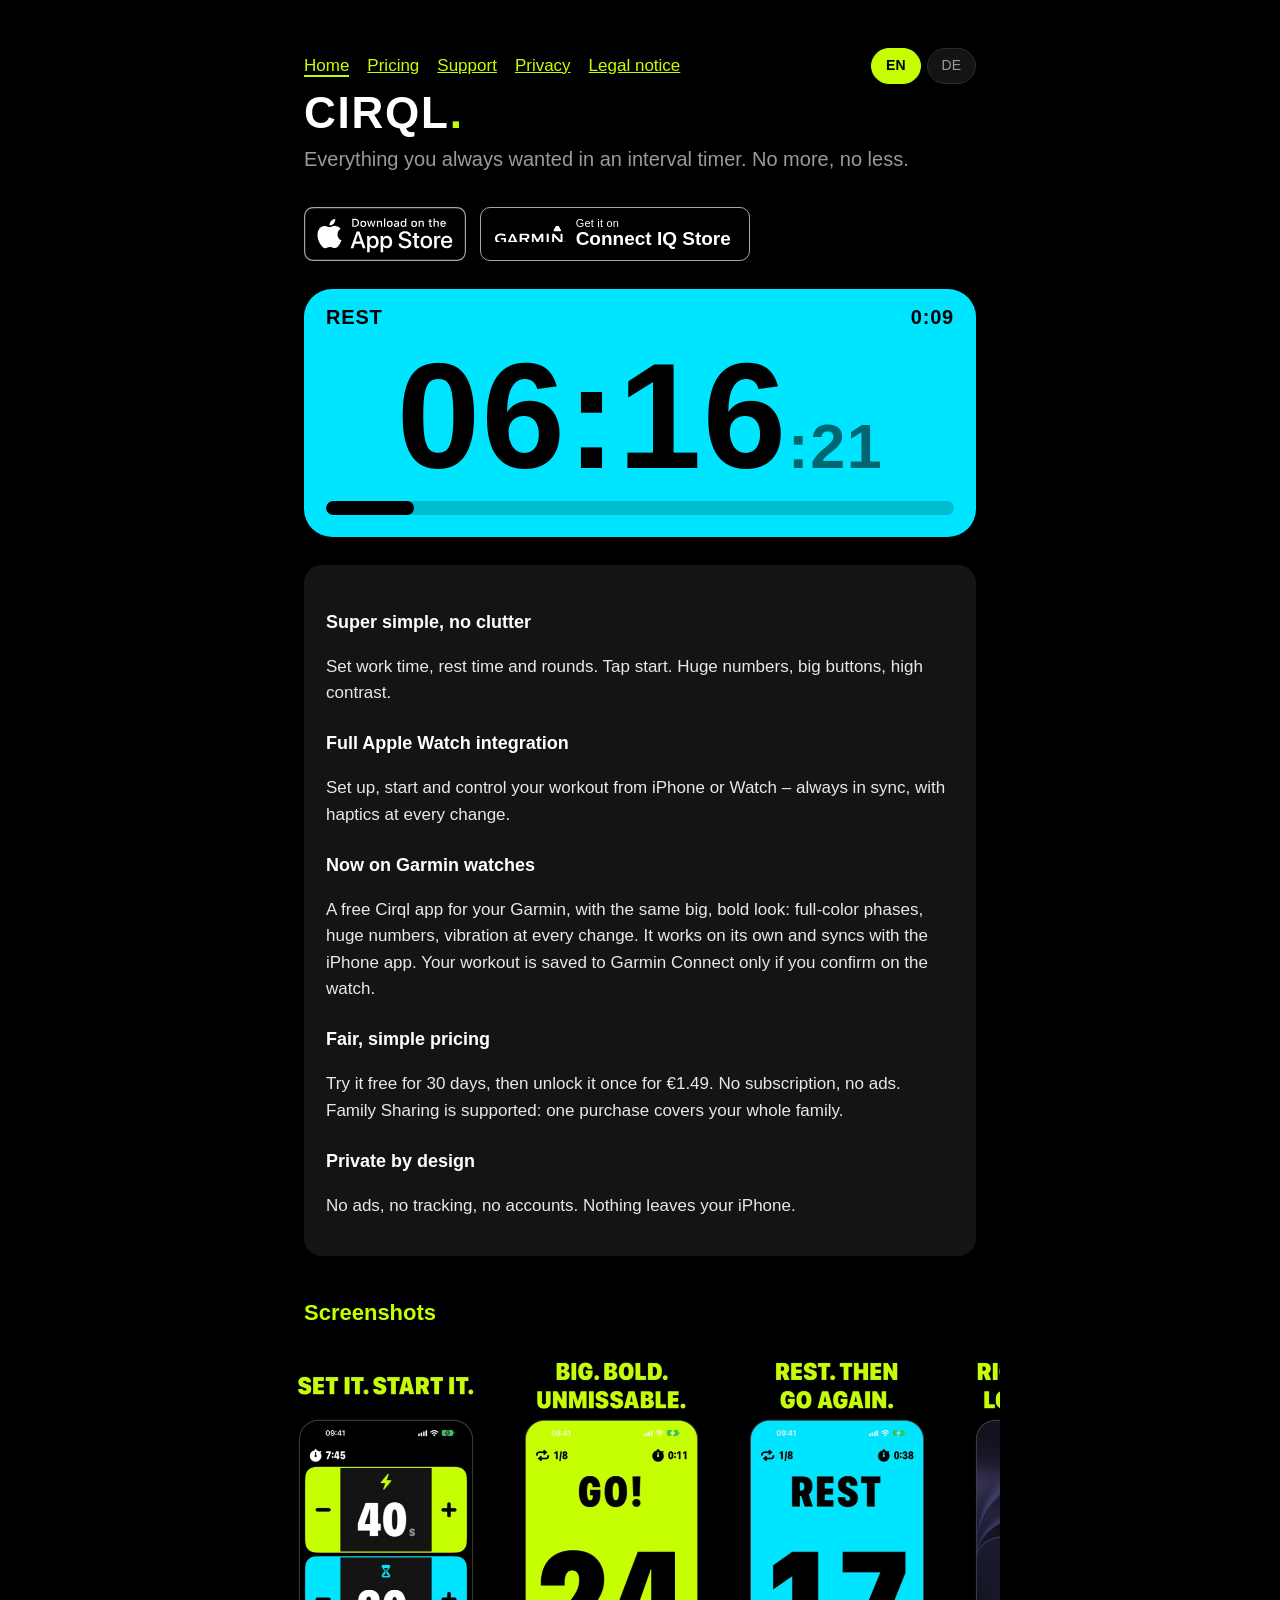
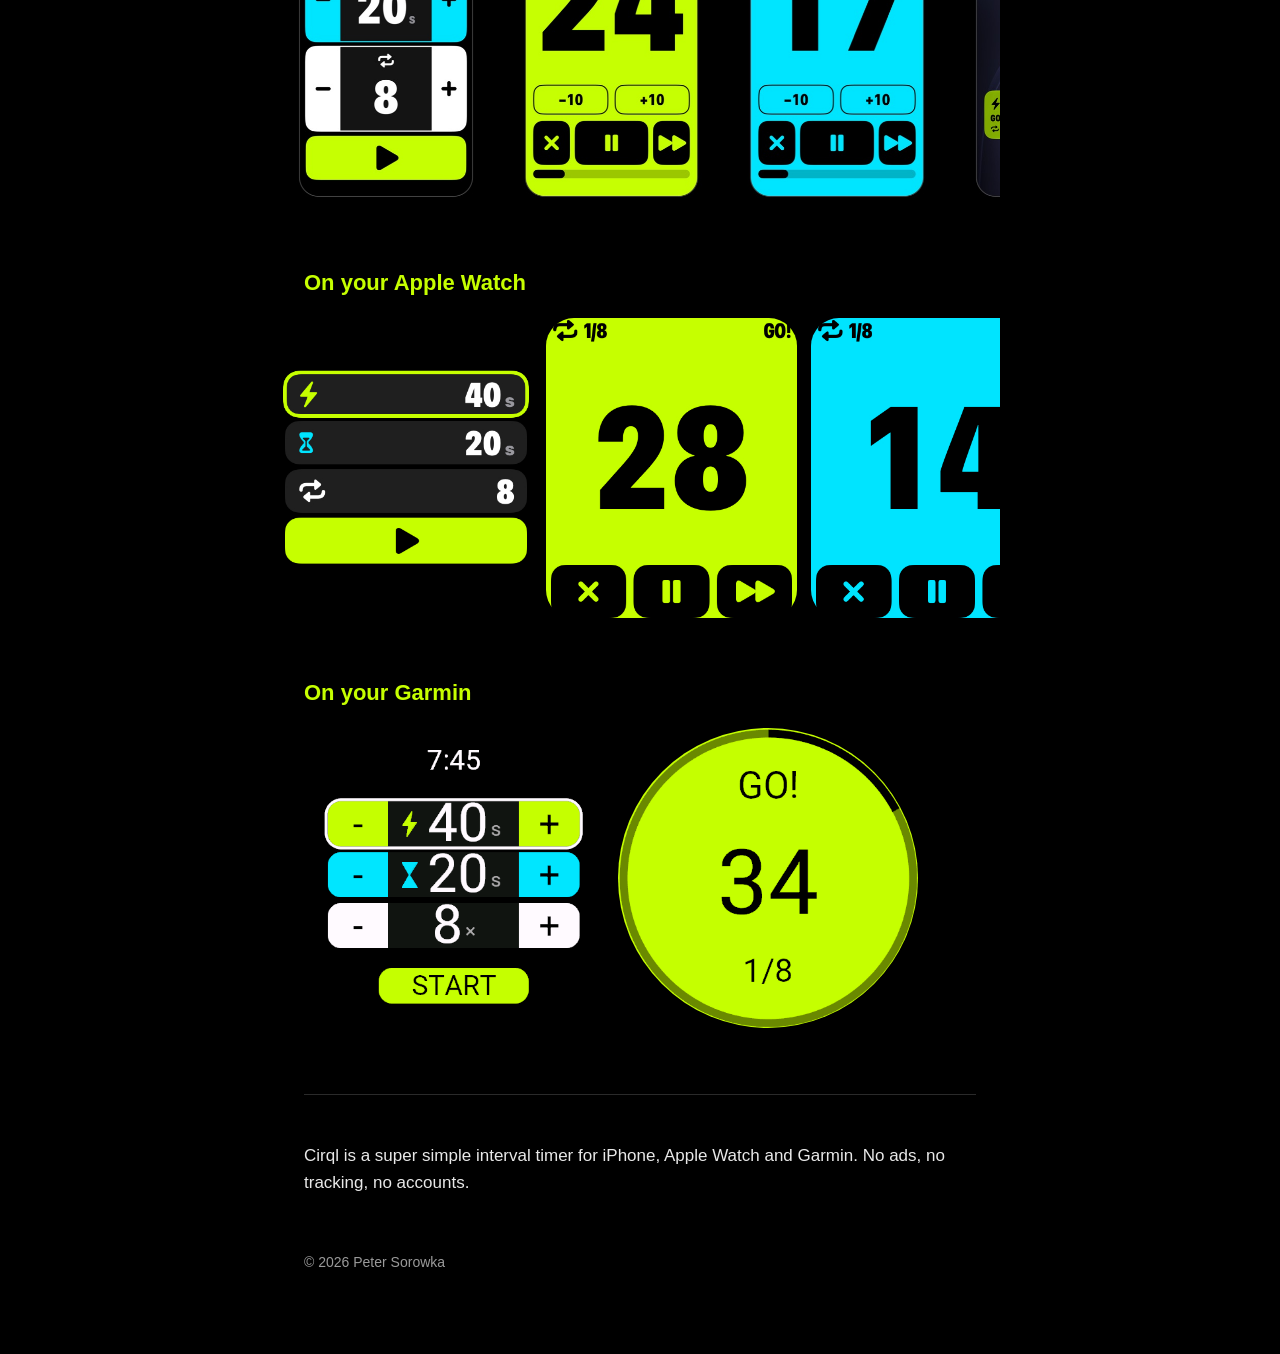
==== commit 721ba63b: "Site: Apple-Watch-Screenshots" ====
--- a/index.html
+++ b/index.html
@@ -64,6 +64,13 @@
 <img src="img/de-4-lock.jpg" alt="Live Activity auf dem Sperrbildschirm" loading="lazy">
 <img src="img/de-5-done.jpg" alt="Training geschafft" loading="lazy">
 </div>
+<h2><span class="en">On your Apple Watch</span><span class="de">Auf deiner Apple Watch</span></h2>
+<div class="shots watch">
+<img src="img/applewatch-w3-setup.png" alt="Cirql on Apple Watch: set work time, rest time and rounds" loading="lazy" width="416" height="496">
+<img src="img/applewatch-w1-work.png" alt="Cirql on Apple Watch: work phase with huge countdown" loading="lazy" width="416" height="496">
+<img src="img/applewatch-w2-rest.png" alt="Cirql on Apple Watch: rest phase" loading="lazy" width="416" height="496">
+<img src="img/applewatch-w4-done.png" alt="Cirql on Apple Watch: workout done" loading="lazy" width="416" height="496">
+</div>
 <h2><span class="en">On your Garmin</span><span class="de">Auf deiner Garmin</span></h2>
 <div class="shots garmin">
 <img src="img/garmin-settings.png" alt="Cirql on a Garmin watch: set work time, rest time and rounds" loading="lazy" width="454" height="454">
--- a/style.css
+++ b/style.css
@@ -29,6 +29,7 @@
 .lang button.on { color:#000; background:var(--lime); border-color:var(--lime); font-weight:700; }
 .shots { display:flex; gap:14px; overflow-x:auto; padding:6px 2px 18px; margin: 12px -24px 0; padding-left:24px; padding-right:24px; scroll-snap-type:x mandatory; -webkit-overflow-scrolling:touch; }
 .shots img { height: 460px; width:auto; border-radius: 22px; flex:0 0 auto; scroll-snap-align:start; background:var(--panel); }
+.shots.watch img { height: 300px; width:auto; border-radius: 28px; }
 .shots.garmin img { height: 300px; width: 300px; border-radius: 50%; }
 @media (prefers-reduced-motion: reduce) { .clock { transition:none; } }
 
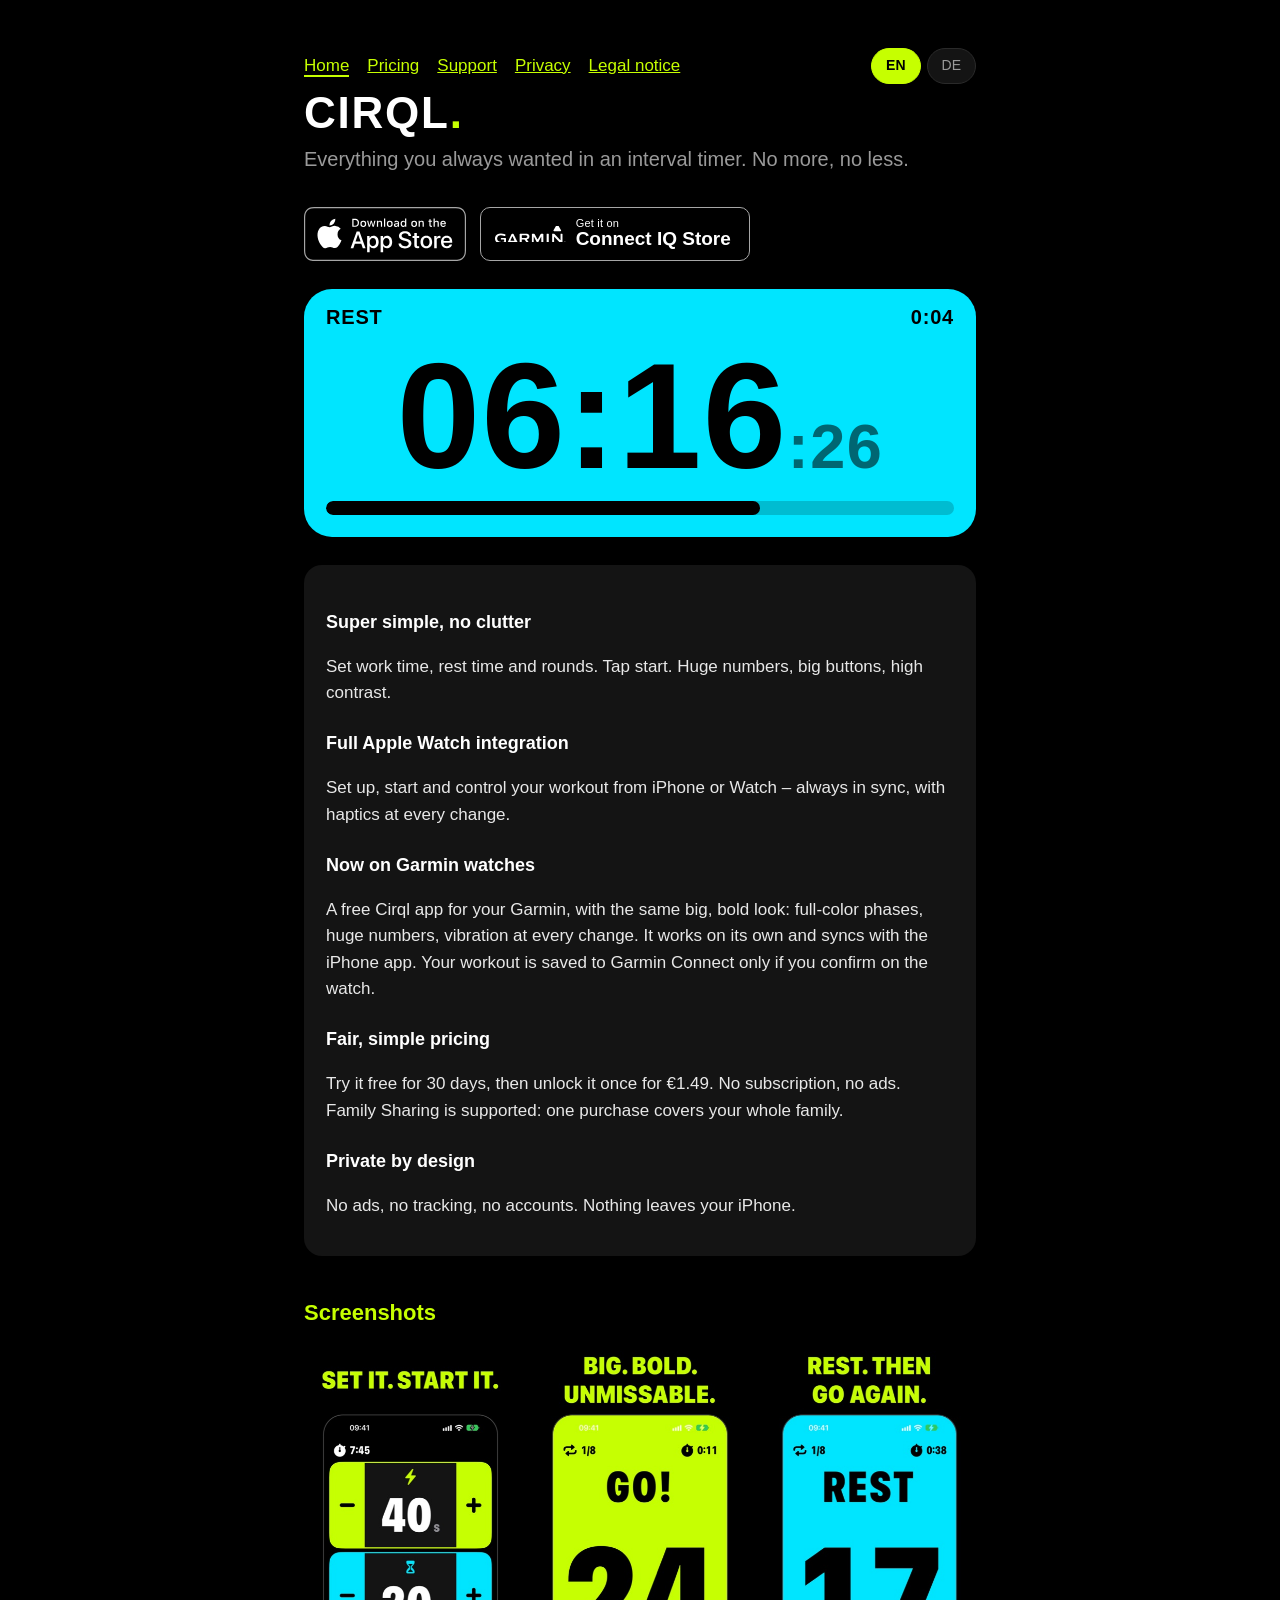
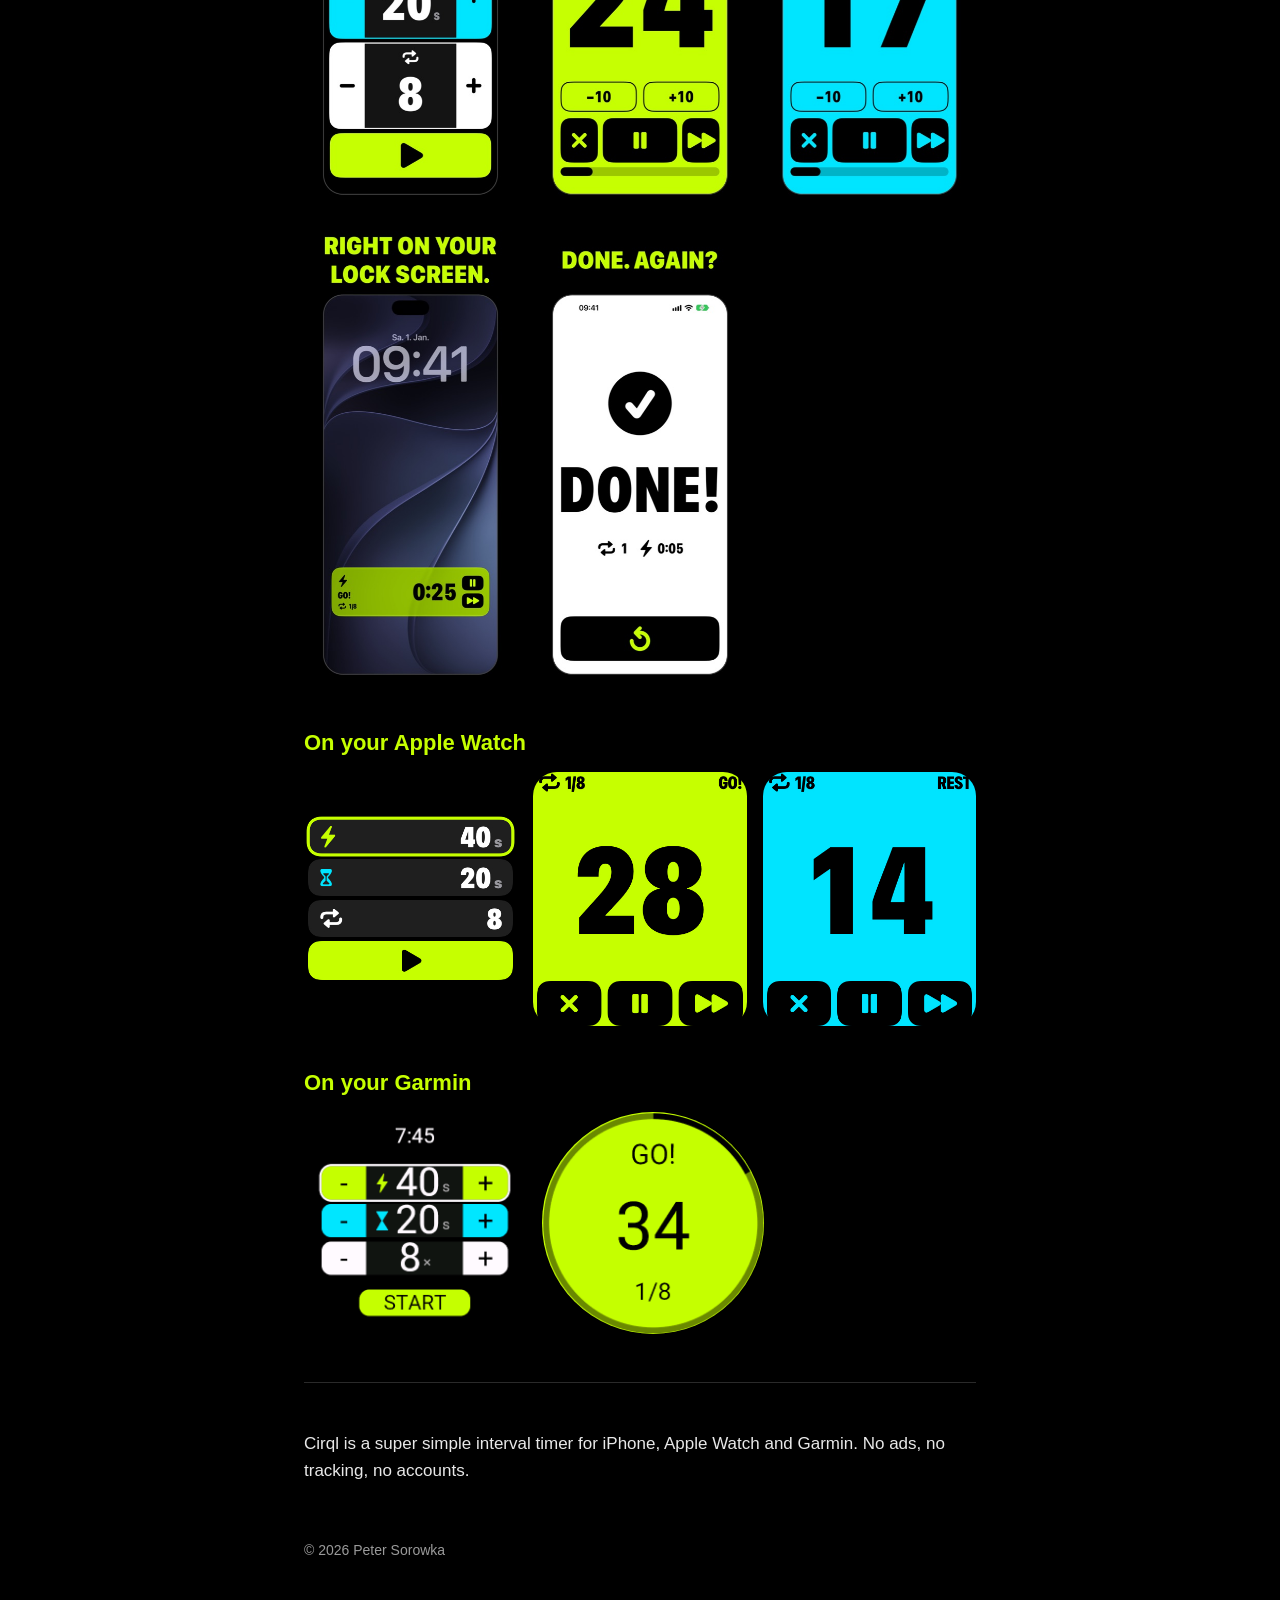
==== commit ff51ed8c: "Site: Screenshots als Raster, Apple Watch ohne Done-Bild" ====
--- a/index.html
+++ b/index.html
@@ -69,7 +69,6 @@
 <img src="img/applewatch-w3-setup.png" alt="Cirql on Apple Watch: set work time, rest time and rounds" loading="lazy" width="416" height="496">
 <img src="img/applewatch-w1-work.png" alt="Cirql on Apple Watch: work phase with huge countdown" loading="lazy" width="416" height="496">
 <img src="img/applewatch-w2-rest.png" alt="Cirql on Apple Watch: rest phase" loading="lazy" width="416" height="496">
-<img src="img/applewatch-w4-done.png" alt="Cirql on Apple Watch: workout done" loading="lazy" width="416" height="496">
 </div>
 <h2><span class="en">On your Garmin</span><span class="de">Auf deiner Garmin</span></h2>
 <div class="shots garmin">
--- a/style.css
+++ b/style.css
@@ -27,10 +27,13 @@
 /* Screenshots */
 .lang button { background:var(--panel); color:var(--dim); border:1px solid #2a2a2a; border-radius:999px; padding:6px 14px; font:inherit; font-size:14px; cursor:pointer; }
 .lang button.on { color:#000; background:var(--lime); border-color:var(--lime); font-weight:700; }
-.shots { display:flex; gap:14px; overflow-x:auto; padding:6px 2px 18px; margin: 12px -24px 0; padding-left:24px; padding-right:24px; scroll-snap-type:x mandatory; -webkit-overflow-scrolling:touch; }
-.shots img { height: 460px; width:auto; border-radius: 22px; flex:0 0 auto; scroll-snap-align:start; background:var(--panel); }
-.shots.watch img { height: 300px; width:auto; border-radius: 28px; }
-.shots.garmin img { height: 300px; width: 300px; border-radius: 50%; }
+.shots { display:grid; grid-template-columns: repeat(3, 1fr); gap:16px; margin:12px 0 0; }
+.shots img { width:100%; height:auto; border-radius: 22px; background:var(--panel); }
+.shots.watch { grid-template-columns: repeat(3, 1fr); }
+.shots.watch img { border-radius: 24px; }
+.shots.garmin { grid-template-columns: repeat(2, 1fr); max-width: 460px; }
+.shots.garmin img { border-radius: 50%; }
+@media (max-width: 560px) { .shots, .shots.watch { grid-template-columns: repeat(2, 1fr); gap:12px; } .shots.garmin { grid-template-columns: repeat(2, 1fr); } }
 @media (prefers-reduced-motion: reduce) { .clock { transition:none; } }
 
 /* Language switch: show only the active language */
